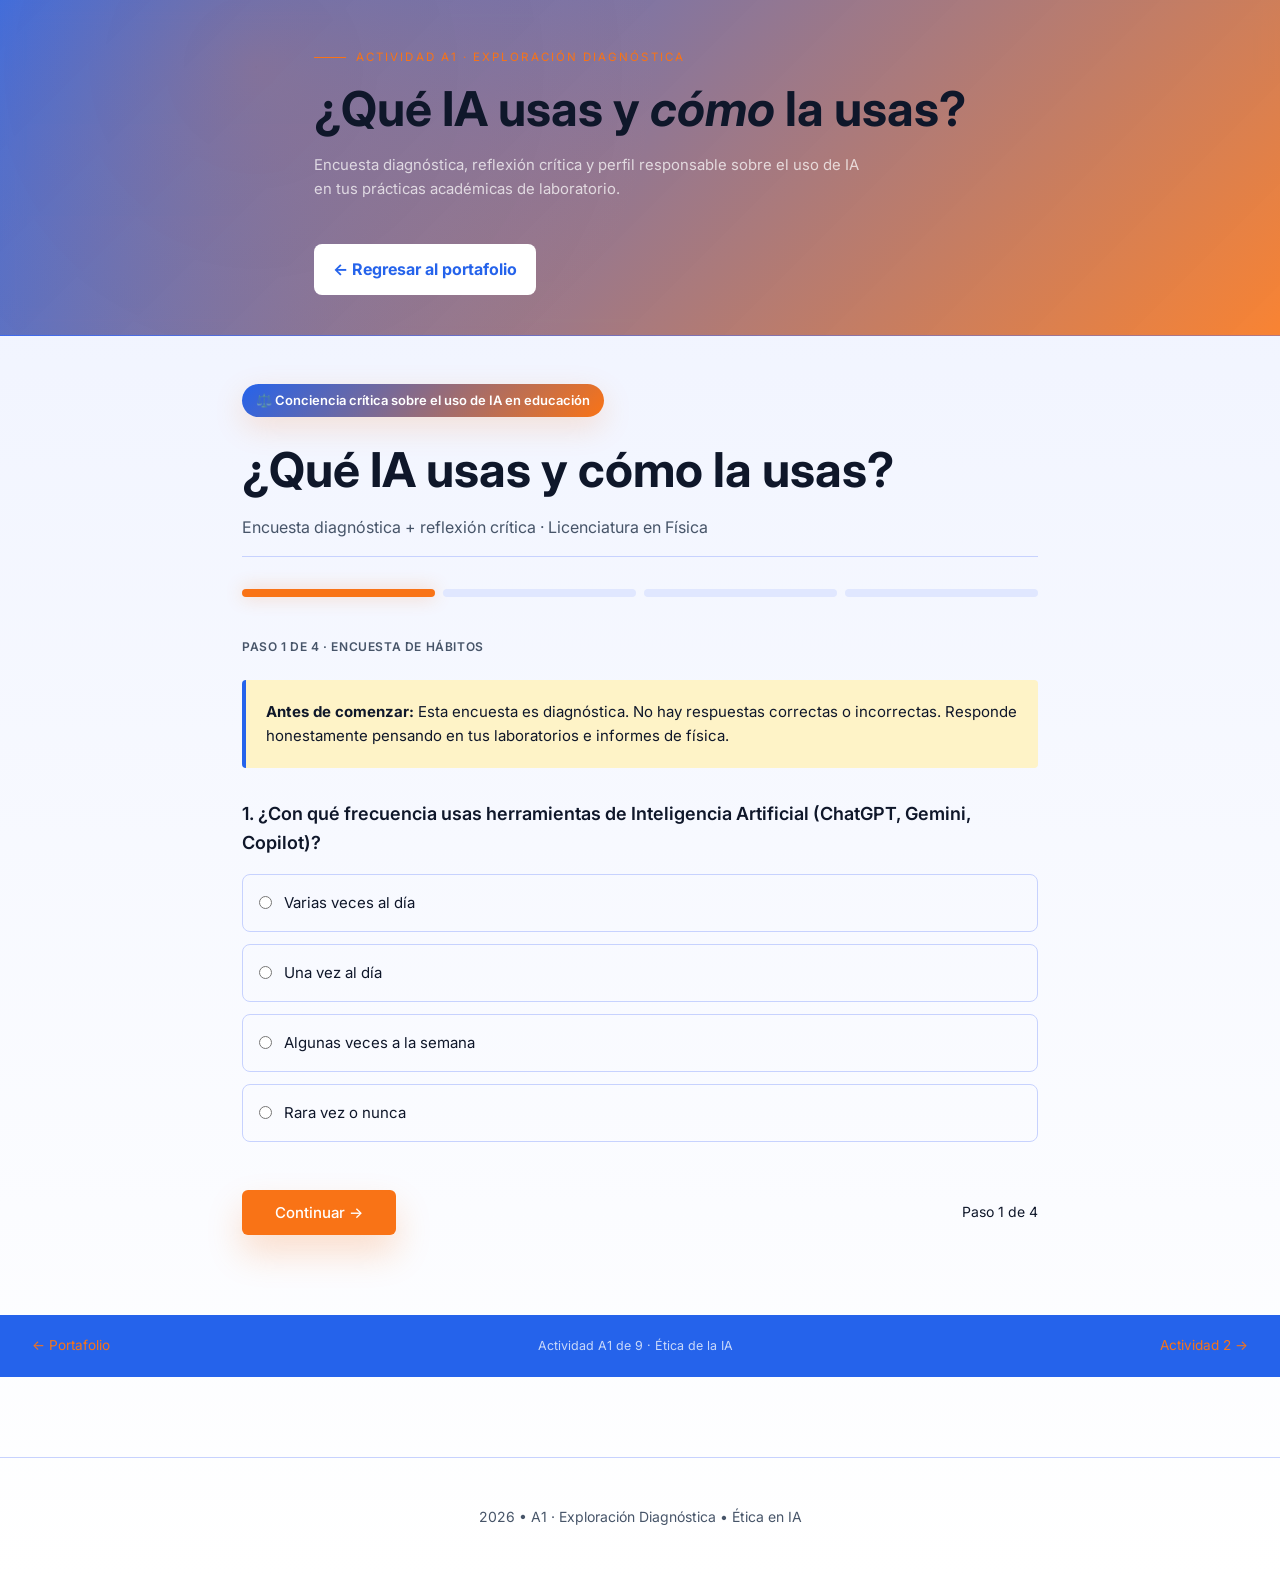
==== a1-actividad.html @ f476d395 "Actualización 1" ====
<!DOCTYPE html>
<html lang="es">
<head>
  <meta charset="UTF-8">
  <meta name="viewport" content="width=device-width, initial-scale=1.0">
  <title>A1 · Exploración Diagnóstica — Ética en IA</title>
  
  <link rel="preconnect" href="https://fonts.googleapis.com" />
  <link rel="preconnect" href="https://fonts.gstatic.com" crossorigin />
  <link href="https://fonts.googleapis.com/css2?family=Inter:wght@400;500;600;700&display=swap" rel="stylesheet" />

  <style>
    :root {
      --navy: #2563eb;
      --gold: #f97316;
      --teal: #0ea5e9;
      --cream: #f8fafc;
      --paper: #ffffff;
      --ink: #0f172a;
      --text-dark: #0f172a;
      --text-muted: #475569;
      --border: #c7d2fe;
      --success: #16a34a;
      --danger: #be123c;
      --primary-dark: #0f172a;
      --primary-medium: #2563eb;
      --white: #ffffff;
      --accent-yellow: #fbbf24;
      --text-yellow: #92400e;
    }

    * {
      margin: 0;
      padding: 0;
      box-sizing: border-box;
    }

    body {
      background: linear-gradient(180deg, #eef2ff 0%, #ffffff 100%);
      color: var(--text-dark);
      font-family: 'Inter', sans-serif;
      min-height: 100vh;
      line-height: 1.6;
      font-size: 16px;
    }

    h1 {
      font-size: 48px;
      font-weight: 700;
      color: var(--primary-dark);
      line-height: 1.2;
      margin-bottom: 1rem;
    }

    h3 {
      font-size: 20px;
      font-weight: 600;
      color: var(--primary-dark);
      margin-bottom: 0.75rem;
    }

    header {
      border-bottom: 1px solid rgba(99, 102, 241, 0.25);
      padding: 1.5rem 2rem;
      display: flex;
      align-items: center;
      justify-content: space-between;
      background: linear-gradient(135deg, rgba(37, 99, 235, 0.12), rgba(249, 115, 22, 0.08));
      backdrop-filter: blur(10px);
    }

    .header-left {
      display: flex;
      align-items: center;
      gap: 1rem;
    }

    .act-badge {
      font-size: 12px;
      font-weight: 600;
      text-transform: uppercase;
      background: var(--primary-dark);
      color: var(--white);
      padding: 6px 12px;
      border-radius: 4px;
    }

    .btn-back {
      text-decoration: none;
      color: var(--primary-medium);
      font-weight: 600;
      font-size: 14px;
      display: inline-flex;
      align-items: center;
      gap: 0.5rem;
      padding: 0.5rem 1rem;
      border: 1px solid var(--primary-medium);
      border-radius: 6px;
      transition: all 0.2s;
    }

    .btn-back:hover {
      background: rgba(255,255,255,0.95);
    }

    .site-header {
      background: linear-gradient(135deg, rgba(37,99,235,0.94) 0%, rgba(249,115,22,0.88) 100%);
      color: white;
      padding: 0;
      position: relative;
      overflow: hidden;
    }

    .site-header::before {
      content: '';
      position: absolute;
      inset: 0;
      background: radial-gradient(circle at 20% 20%, rgba(249,115,22,0.25) 0%, transparent 38%);
    }

    .header-inner {
      position: relative;
      z-index: 1;
      max-width: 860px;
      margin: 0 auto;
      padding: 48px 32px 40px;
    }

    .unit-label {
      font-size: 0.72rem;
      letter-spacing: 0.18em;
      text-transform: uppercase;
      color: var(--gold);
      margin-bottom: 14px;
      display: flex;
      align-items: center;
      gap: 10px;
    }

    .unit-label::before {
      content: '';
      width: 32px;
      height: 1px;
      background: var(--gold);
    }

    .header-desc {
      color: rgba(255,255,255,0.72);
      font-size: 0.93rem;
      max-width: 560px;
      margin-bottom: 20px;
    }

    .header-meta {
      display: flex;
      gap: 20px;
      flex-wrap: wrap;
      font-size: 0.8rem;
      color: rgba(255,255,255,0.65);
      margin-bottom: 20px;
    }

    .header-meta span { display:flex; align-items:center; gap:6px; }

    .back-link {
      display: inline-flex;
      align-items: center;
      gap: 8px;
      margin-top: 22px;
      padding: 12px 18px;
      border-radius: 8px;
      background: white;
      color: var(--navy);
      text-decoration: none;
      font-weight: 700;
      border: 1px solid rgba(255,255,255,0.3);
    }

    .back-link:hover {
      background: rgba(255,255,255,0.95);
    }

    main {
      max-width: 860px;
      margin: 0 auto;
      padding: 48px 32px 80px;
    }

    .subtitle {
      font-size: 16px;
      color: var(--text-muted);
      margin-bottom: 2rem;
      padding-bottom: 1rem;
      border-bottom: 1px solid var(--border);
    }

    .etica-tag {
      display: inline-block;
      font-size: 13px;
      background: linear-gradient(135deg, var(--primary-medium), var(--gold));
      color: var(--white);
      padding: 6px 14px;
      border-radius: 20px;
      margin-bottom: 1.5rem;
      font-weight: 600;
      box-shadow: 0 10px 30px rgba(249, 115, 22, 0.18);
    }

    .progress-bar {
      display: flex;
      gap: 8px;
      margin-bottom: 2.5rem;
    }

    .prog-step {
      flex: 1;
      height: 8px;
      background: #e0e7ff;
      border-radius: 999px;
    }

    .prog-step.active, .prog-step.done {
      background: var(--gold);
      box-shadow: 0 0 18px rgba(249, 115, 22, 0.3);
    }

    .section {
      display: none;
    }

    .section.active {
      display: block;
    }

    .section-title {
      font-size: 12px;
      text-transform: uppercase;
      color: var(--text-muted);
      margin-bottom: 1.5rem;
      font-weight: 600;
      letter-spacing: 0.05em;
    }

    .question-block {
      margin-bottom: 2.5rem;
    }

    .q-text {
      font-size: 18px;
      font-weight: 600;
      margin-bottom: 1rem;
      color: var(--primary-dark);
    }

    .options {
      display: flex;
      flex-direction: column;
      gap: 0.75rem;
    }

    .opt {
      display: flex;
      align-items: center;
      gap: 12px;
      padding: 1rem;
      border: 1px solid var(--border);
      border-radius: 8px;
      cursor: pointer;
      transition: all 0.2s;
      font-size: 15px;
    }

    .opt:hover, .opt.selected {
      border-color: var(--gold);
      background: rgba(249, 115, 22, 0.08);
      color: var(--text-dark);
      box-shadow: 0 12px 25px rgba(249, 115, 22, 0.1);
    }

    .scenario-box {
      background: var(--paper);
      border: 1px solid rgba(99, 102, 241, 0.18);
      border-radius: 16px;
      padding: 2rem;
      margin-bottom: 1.5rem;
      box-shadow: 0 24px 50px rgba(37, 99, 235, 0.08);
    }

    .response-area {
      width: 100%;
      min-height: 120px;
      padding: 1rem;
      border: 1px solid var(--border);
      border-radius: 6px;
      font-family: inherit;
      font-size: 15px;
      margin-top: 1rem;
      resize: vertical;
    }

    .response-area:focus {
      outline: none;
      border-color: var(--primary-medium);
    }

    .info-box {
      background: #fef3c7;
      border-left: 4px solid var(--primary-medium);
      padding: 1.25rem;
      border-radius: 4px;
      font-size: 15px;
      color: var(--text-dark);
      margin-bottom: 2rem;
    }

    .btn-row {
      display: flex;
      gap: 1rem;
      margin-top: 3rem;
      align-items: center;
      flex-wrap: wrap;
    }

    .btn {
      padding: 0.75rem 2rem;
      border-radius: 6px;
      font-family: inherit;
      font-size: 15px;
      font-weight: 500;
      cursor: pointer;
      border: 1px solid transparent;
      transition: all 0.2s;
    }

    .btn-primary {
      background: var(--gold);
      color: var(--white);
      box-shadow: 0 18px 35px rgba(249, 115, 22, 0.22);
    }

    .btn-primary:hover {
      background: #ea580c;
    }

    .btn-secondary {
      background: transparent;
      color: var(--text-dark);
      border-color: var(--border);
    }

    .btn-secondary:hover {
      background: var(--cream);
    }

    .step-count {
      margin-left: auto;
      font-size: 14px;
      color: var(--muted);
    }

    .nav-footer {
      background: var(--navy);
      color: white;
      padding: 20px 32px;
      display: flex;
      justify-content: space-between;
      align-items: center;
      flex-wrap: wrap;
      gap: 12px;
    }

    .nav-footer a {
      color: var(--gold);
      text-decoration: none;
      font-size: 0.85rem;
    }

    .nav-footer span {
      font-size: 0.78rem;
      color: rgba(255,255,255,0.75);
    }

    footer {
      text-align: center;
      padding: 3rem;
      font-size: 14px;
      color: var(--text-muted);
      border-top: 1px solid var(--border);
      margin-top: 5rem;
    }

    @media (max-width: 720px) {
      header {
        flex-direction: column;
        align-items: flex-start;
      }

      .header-inner {
        padding: 36px 24px 32px;
      }

      main {
        padding: 36px 24px 64px;
      }

      .nav-footer {
        padding: 18px 24px;
      }
    }
  </style>
</head>
<body>

<header class="site-header">
  <div class="header-inner">
    <div class="unit-label">Actividad A1 · Exploración diagnóstica</div>
    <h1>¿Qué IA usas y <em>cómo</em> la usas?</h1>
    <div class="header-desc">Encuesta diagnóstica, reflexión crítica y perfil responsable sobre el uso de IA en tus prácticas académicas de laboratorio.</div>
    <a href="index.html" class="back-link">← Regresar al portafolio</a>
  </div>
</header>

<main class="main-content">
  <div class="etica-tag">⚖️ Conciencia crítica sobre el uso de IA en educación</div>
  <h1>¿Qué IA usas y cómo la usas?</h1>
  <p class="subtitle">Encuesta diagnóstica + reflexión crítica · Licenciatura en Física</p>

  <div class="progress-bar" id="progressBar">
    <div class="prog-step active" id="ps1"></div>
    <div class="prog-step" id="ps2"></div>
    <div class="prog-step" id="ps3"></div>
    <div class="prog-step" id="ps4"></div>
  </div>

  <div class="section active" id="s1">
    <div class="section-title">Paso 1 de 4 · Encuesta de hábitos</div>
    <div class="info-box">
      <strong>Antes de comenzar:</strong> Esta encuesta es diagnóstica. No hay respuestas correctas o incorrectas. Responde honestamente pensando en tus laboratorios e informes de física.
    </div>

    <div class="question-block">
      <p class="q-text">1. ¿Con qué frecuencia usas herramientas de Inteligencia Artificial (ChatGPT, Gemini, Copilot)?</p>
      <div class="options">
        <label class="opt"><input type="radio" name="q1" value="a"> Varias veces al día</label>
        <label class="opt"><input type="radio" name="q1" value="b"> Una vez al día</label>
        <label class="opt"><input type="radio" name="q1" value="c"> Algunas veces a la semana</label>
        <label class="opt"><input type="radio" name="q1" value="d"> Rara vez o nunca</label>
      </div>
    </div>

    <div class="btn-row">
      <button class="btn btn-primary" onclick="goToStep(2)">Continuar →</button>
      <span class="step-count">Paso 1 de 4</span>
    </div>
  </div>

  <div class="section" id="s2">
    <div class="section-title">Paso 2 de 4 · Experimento analítico</div>
    <div class="scenario-box">
      <h3>📋 Paso 2a · Consulta de control</h3>
      <p>Abre tu modelo de IA favorito y consulta un fenómeno físico o procedimiento de laboratorio. Evalúa la precisión técnica de la respuesta y pégala aquí abajo.</p>
      <textarea class="response-area" id="ia_response" placeholder="Pega aquí la respuesta analizada..."></textarea>
    </div>
    <div class="btn-row">
      <button class="btn btn-secondary" onclick="goToStep(1)">← Volver</button>
      <button class="btn btn-primary" onclick="goToStep(3)">Continuar →</button>
    </div>
  </div>

  <div class="section" id="s3">
    <div class="section-title">Paso 3 de 4 · Criterios propios</div>
    <div class="scenario-box">
      <h3>🔍 Delimita tu uso ético</h3>
      <p>Escribe detalladamente un uso apropiado en el laboratorio de física y un uso que consideres deshonesto.</p>
      <textarea class="response-area" id="uso_correcto" placeholder="Uso correcto (ej. comprender el balanceo de ecuaciones a partir de principios físicos)..."></textarea>
      <textarea class="response-area" id="uso_incorrecto" placeholder="Uso incorrecto (ej. copiar conclusiones completas sin validar el proceso)..."></textarea>
    </div>
    <div class="btn-row">
      <button class="btn btn-secondary" onclick="goToStep(2)">← Volver</button>
      <button class="btn btn-primary" onclick="goToStep(4)">Generar cierre →</button>
    </div>
  </div>

  <div class="section" id="s4">
    <div class="section-title">Paso 4 de 4 · Tu perfil de responsabilidad</div>
    <div class="scenario-box">
      <h3>📝 Compromiso del estudiante</h3>
      <p>Define cómo usarás la Inteligencia Artificial de forma honesta a lo largo del semestre.</p>
      <textarea class="response-area" id="compromiso" placeholder="Me comprometo a verificar críticamente cada resultado y...\n"></textarea>
    </div>
    <div class="btn-row">
      <button class="btn btn-secondary" onclick="goToStep(3)">← Volver</button>
      <button class="btn btn-primary" onclick="downloadEvidence()">⬇ Descargar evidencia</button>
    </div>
  </div>
</main>

<div class="nav-footer">
  <a href="index.html">← Portafolio</a>
  <span>Actividad A1 de 9 · Ética de la IA</span>
  <a href="a2-actividad.html">Actividad 2 →</a>
</div>

<footer>
  <p>2026 • A1 · Exploración Diagnóstica • Ética en IA</p>
</footer>

<script>
  function goToStep(n) {
    const sections = document.querySelectorAll('.section');
    sections.forEach((s, index) => {
      s.classList.toggle('active', index === n - 1);
    });

    const progress = document.querySelectorAll('.prog-step');
    progress.forEach((step, index) => {
      step.classList.toggle('active', index < n);
    });

    window.scrollTo({ top: 0, behavior: 'smooth' });
  }

  function downloadEvidence() {
    alert('Simulación: evidencia lista para descarga');
  }

  document.addEventListener('DOMContentLoaded', function () {
    document.querySelectorAll('.opt').forEach(function(label) {
      label.addEventListener('click', function () {
        const group = label.closest('.options');
        group.querySelectorAll('.opt').forEach(function(item) {
          item.classList.remove('selected');
        });
        label.classList.add('selected');
        const input = label.querySelector('input');
        if (input) input.checked = true;
      });
    });
  });
</script>
</body>
</html>
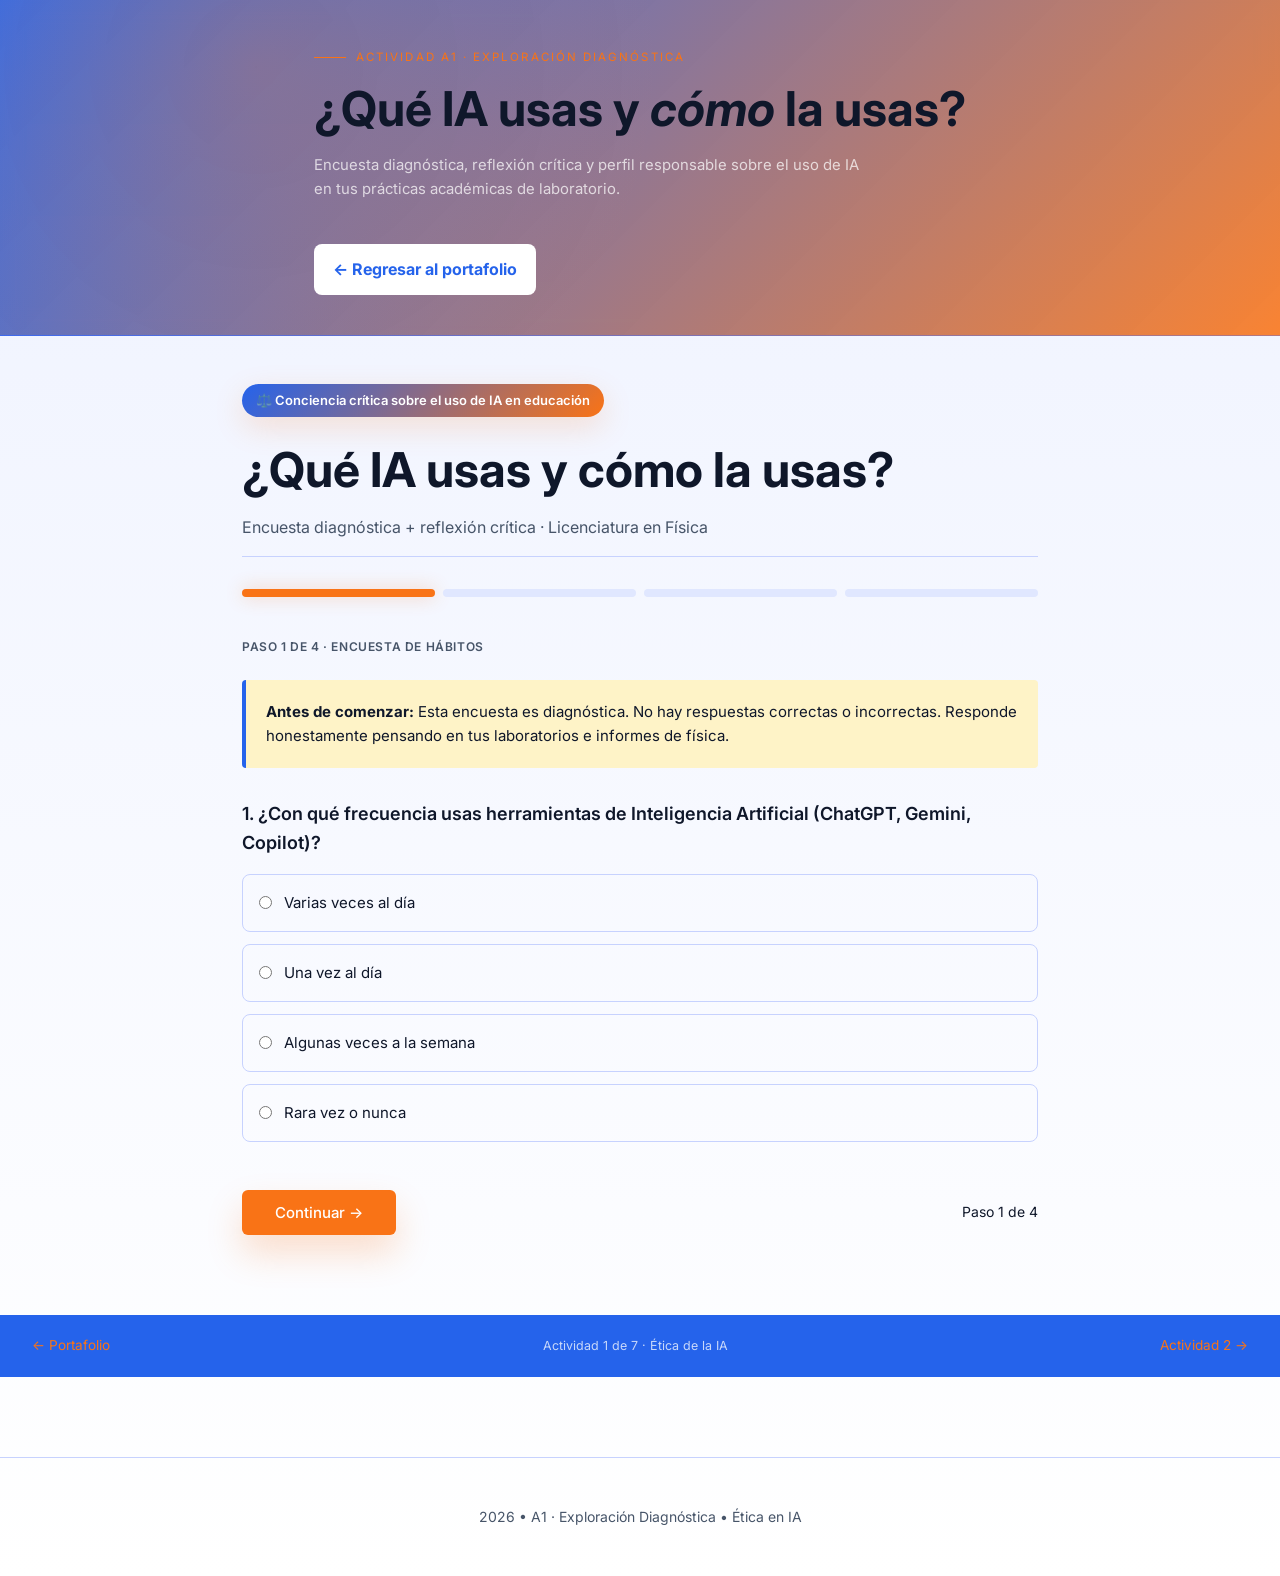
==== commit bba52e46: "Actualización 2" ====
--- a/a1-actividad.html
+++ b/a1-actividad.html
@@ -497,7 +497,7 @@
 
 <div class="nav-footer">
   <a href="index.html">← Portafolio</a>
-  <span>Actividad A1 de 9 · Ética de la IA</span>
+  <span>Actividad 1 de 7 · Ética de la IA</span>
   <a href="a2-actividad.html">Actividad 2 →</a>
 </div>
 
